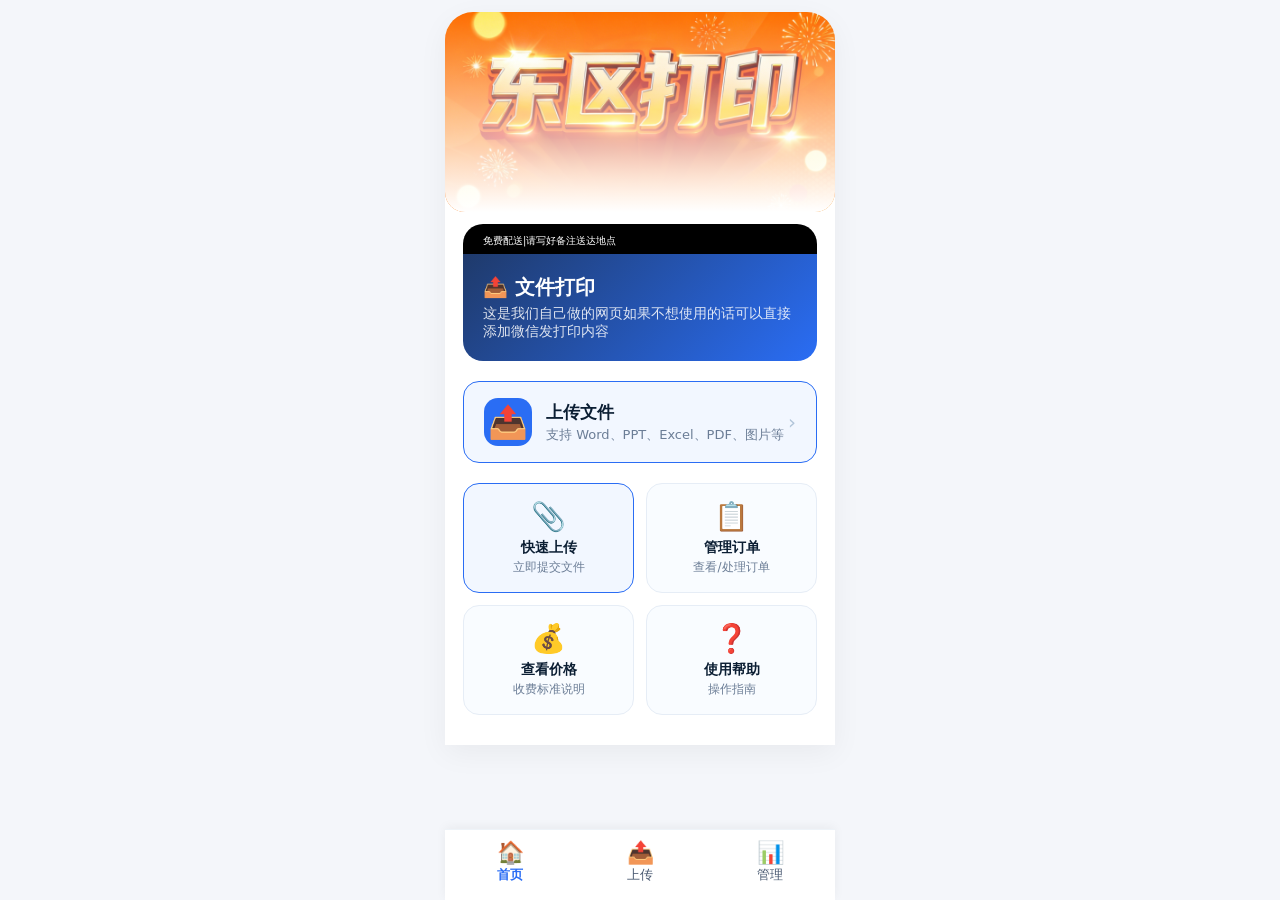
==== index.html @ d6478afd "Rename home.html to index.html" ====
<!DOCTYPE html>
<html lang="zh-CN">
<head>
    <meta charset="UTF-8">
    <meta name="viewport" content="width=device-width, initial-scale=1.0, maximum-scale=1.0, user-scalable=no, viewport-fit=cover">
    <title>订单上传系统</title>
    <!-- 引入外部 CSS -->
    <link rel="stylesheet" href="./css/homestyle.css">
</head>
<body>

<div class="app-container">

    <!-- ===== 组件：Hero 图片背景 + 标题浮层 ===== -->
    <div class="hero-section">
        <div class="hero-image">
            <img src="./photo/东区打印海报.png" alt="订单上传背景">
        </div>
        
    </div>

    <!-- ===== 组件：欢迎卡片 ===== -->
     <div class="welcome-section-hight">
            <div class="welcome-section-hight-font">免费配送|请写好备注送达地点</div>
        </div>
    <div class="welcome-section">
        <div class="greeting">📤 文件打印</div>
        <div class="sub">这是我们自己做的网页如果不想使用的话可以直接添加微信发打印内容</div>
    </div>

    <!-- ===== 组件：主操作按钮 ===== -->
    <div class="main-actions">
        <a href="./upload.html" class="action-btn primary">
            <div class="left">
                <div class="icon">📤</div>
                <div class="info">
                    <div class="title">上传文件</div>
                    <div class="desc">支持 Word、PPT、Excel、PDF、图片等</div>
                </div>
            </div>
            <div class="arrow">›</div>
        </a>
        <!-- <a href="./admin.html" class="action-btn">
            <div class="left">
                <div class="icon">📊</div>
                <div class="info">
                    <div class="title">管理后台</div>
                    <div class="desc">查看所有订单和文件</div>
                </div>
            </div>
            <div class="arrow">›</div>
        </a> -->
    </div>

    <!-- ===== 组件：快捷卡片 ===== -->
    <div class="quick-section">
        <a href="./upload.html" class="quick-card highlight">
            <span class="icon">📎</span>
            <div class="title">快速上传</div>
            <div class="desc">立即提交文件</div>
        </a>
        <a href="/admin" class="quick-card">
            <span class="icon">📋</span>
            <div class="title">管理订单</div>
            <div class="desc">查看/处理订单</div>
        </a>
        <a href="javascript:void(0)" class="quick-card" onclick="showPriceInfo()">
            <span class="icon">💰</span>
            <div class="title">查看价格</div>
            <div class="desc">收费标准说明</div>
        </a>
        <a href="javascript:void(0)" class="quick-card" onclick="showHelpInfo()">
            <span class="icon">❓</span>
            <div class="title">使用帮助</div>
            <div class="desc">操作指南</div>
        </a>
    </div>

    <!-- Toast 容器 -->
    <div class="toast" id="toast"></div>
</div>
    <!-- ===== 价格图片弹窗 ===== -->
    <div class="modal-overlay" id="priceModal" onclick="closePriceModal()">
        <div class="modal-content" onclick="event.stopPropagation()">
            <button class="modal-close" onclick="closePriceModal()">✕</button>
            <img src="./photo/价格.jpg" alt="价格表" class="modal-image">
        </div>
    </div>

    <!-- Toast 容器 -->
    <div class="toast" id="toast"></div>
</div>
<!-- ===== 组件：底部导航 ===== -->
<div class="bottom-nav">
    <a href="/">
        <div class="nav-item active">
            <span class="icon">🏠</span>
            <span>首页</span>
        </div>
    </a>
    <a href="./upload.html">
        <div class="nav-item">
            <span class="icon">📤</span>
            <span>上传</span>
        </div>
    </a>
    <a href="/admin">
        <div class="nav-item">
            <span class="icon">📊</span>
            <span>管理</span>
        </div>
    </a>
</div>

<!-- 引入外部 JavaScript -->
<script src="./js/homeapp.js"></script>
</body>
</html>
---- css/homestyle.css ----
/* ---------- reset & base ---------- */
* {
    margin: 0;
    padding: 0;
    box-sizing: border-box;
    font-family: system-ui, -apple-system, 'Segoe UI', Roboto, 'Helvetica Neue', Helvetica, Arial, sans-serif;
}

body {
    background: #f4f6fa;
    display: flex;
    justify-content: center;
    align-items: flex-start;
    min-height: 100vh;
    padding: 12px 0 80px 0;
}

.app-container {
    max-width: 390px;
    width: 100%;
    background: #ffffff;
    border-radius: 28px 28px 0 0;
    box-shadow: 0 8px 30px rgba(0, 0, 0, 0.05);
    overflow: hidden;
    padding: 0 18px 10px 18px;
    position: relative;
}

/* ---------- 组件：Hero (图片背景+标题浮层) ---------- */
.hero-section {
    position: relative;
    width: 390px;
    border-radius: 0 0 20px 20px;
    overflow: hidden;
    margin-bottom: 12px;
    background: #eef3fc;
    height: 200px; 
    margin-left: -18px;
}

.hero-image {
    position: relative;
    width: 100%;
    height: 200px;
    overflow: hidden;
    border-radius: 20px 20px 20px 20px;
    height: 500px; 
}

.hero-image img {
    width: 100%;
    height: 100%;
    object-fit: cover;
    display: block;
}

/* 渐变遮罩 (从下到上) */
.hero-image::after {
    content: '';
    position: absolute;
    bottom: 0;
    left: 0;
    width: 100%;
    height: 100%;
    background: linear-gradient(to top, #ffffff 60%, rgba(255, 255, 255, 0) 100%);
    pointer-events: none;
    border-radius: 0 0 20px 20px;
}

/* 标题浮层 —— 位于渐变底部 */
.hero-title-overlay {
    position: absolute;
    bottom: 16px;
    left: 20px;
    right: 20px;
    z-index: 3;
    display: flex;
    justify-content: space-between;
    align-items: center;
    pointer-events: none;
}

.hero-title-overlay .brand-title {
    display: flex;
    align-items: baseline;
    gap: 6px;
    pointer-events: auto;
}

.hero-title-overlay .brand-name {
    font-size: 24px;
    font-weight: 700;
    color: #0b1e33;
    letter-spacing: 1px;
    text-shadow: 0 1px 4px rgba(255, 255, 255, 0.4);
}

.hero-title-overlay .brand-badge {
    background: rgba(238, 243, 255, 0.85);
    backdrop-filter: blur(2px);
    color: #2a6df4;
    font-size: 11px;
    font-weight: 500;
    padding: 2px 10px 2px 8px;
    border-radius: 30px;
    display: inline-flex;
    align-items: center;
    gap: 4px;
    white-space: nowrap;
    border: 1px solid rgba(42, 109, 244, 0.2);
    box-shadow: 0 2px 6px rgba(0, 0, 0, 0.03);
    pointer-events: auto;
}

.hero-title-overlay .brand-badge::before {
    content: "✦";
    font-size: 10px;
    color: #2a6df4;
}

.hero-title-overlay .spacer {
    width: 60px;
    pointer-events: none;
}

/* ---------- 组件：欢迎卡片 ---------- */
.welcome-section {
    background: linear-gradient(135deg, #1f3a6b 0%, #2a6df4 100%);
    border-radius: 0 0 20px 20px;
    padding: 20px 24px 20px 20px;
    margin-bottom: 20px;
    color: white;
    margin-top: 0px;
}

.welcome-section-hight{
    background: black;
    border-radius:20px 20px 0 0 ;
    padding: 10px 20px;
    margin-top: 0;
}

.welcome-section-hight-font{
    font-size: 10px;
    top: 0;
    width: 100%;
    height: 20%;
    color: white;
    margin-bottom: -4px;
}

.welcome-section .greeting {
    font-size: 20px;
    font-weight: 700;
}

.welcome-section .sub {
    font-size: 14px;
    opacity: 0.85;
    margin-top: 4px;
}

/* ---------- 组件：操作按钮 (Action Button) ---------- */
.main-actions {
    display: flex;
    flex-direction: column;
    gap: 12px;
    margin-bottom: 20px;
}

.action-btn {
    display: flex;
    align-items: center;
    justify-content: space-between;
    background: #f9fcff;
    border: 1px solid #e6edf6;
    border-radius: 16px;
    padding: 16px 20px;
    text-decoration: none;
    color: #0b1e33;
    transition: all 0.2s;
    cursor: pointer;
}

.action-btn:active {
    transform: scale(0.97);
    background: #f0f4fe;
}

.action-btn .left {
    display: flex;
    align-items: center;
    gap: 14px;
}

.action-btn .icon {
    font-size: 32px;
    width: 48px;
    height: 48px;
    background: #eef4fc;
    border-radius: 14px;
    display: flex;
    align-items: center;
    justify-content: center;
}

.action-btn .info .title {
    font-size: 17px;
    font-weight: 600;
}

.action-btn .info .desc {
    font-size: 13px;
    color: #6b7d96;
    margin-top: 2px;
}

.action-btn .arrow {
    color: #b0c4d9;
    font-size: 20px;
}

.action-btn.primary .icon {
    background: #2a6df4;
    color: white;
}

.action-btn.primary {
    border-color: #2a6df4;
    background: #f2f7ff;
}

/* ---------- 组件：快捷卡片 (Quick Card) ---------- */
.quick-section {
    display: grid;
    grid-template-columns: 1fr 1fr;
    gap: 12px;
    margin-bottom: 20px;
}

.quick-card {
    background: #f9fcff;
    border: 1px solid #e6edf6;
    border-radius: 16px;
    padding: 16px 14px;
    text-align: center;
    text-decoration: none;
    color: #0b1e33;
    transition: all 0.2s;
    cursor: pointer;
}

.quick-card:active {
    transform: scale(0.96);
}

.quick-card .icon {
    font-size: 28px;
    display: block;
    margin-bottom: 6px;
}

.quick-card .title {
    font-size: 14px;
    font-weight: 600;
}

.quick-card .desc {
    font-size: 12px;
    color: #6b7d96;
    margin-top: 2px;
}

.quick-card.highlight {
    background: #f2f7ff;
    border-color: #2a6df4;
}

/* ---------- 组件：底部导航 (Bottom Nav) ---------- */
.bottom-nav {
    position: fixed;
    bottom: 0;
    left: 50%;
    transform: translateX(-50%);
    max-width: 390px;
    width: 100%;
    background: #ffffff;
    border-top: 1px solid #eef3f8;
    display: flex;
    justify-content: space-around;
    align-items: center;
    padding: 8px 0 12px 0;
    font-size: 13px;
    color: #4a5a72;
    z-index: 999;
    box-shadow: 0 -2px 10px rgba(0, 0, 0, 0.05);
}

.bottom-nav .nav-item {
    display: flex;
    flex-direction: column;
    align-items: center;
    gap: 2px;
    font-weight: 450;
    padding: 4px 12px;
    min-width: 50px;
    cursor: pointer;
}

.bottom-nav .nav-item.active {
    color: #2a6df4;
    font-weight: 600;
}

.bottom-nav .nav-item .icon {
    font-size: 22px;
    line-height: 1;
}

.bottom-nav a {
    text-decoration: none;
    color: inherit;
}

@supports (padding-bottom: env(safe-area-inset-bottom)) {
    .bottom-nav {
        padding-bottom: calc(12px + env(safe-area-inset-bottom));
    }
}

/* ---------- 组件：Toast 提示 ---------- */
.toast {
    position: fixed;
    bottom: 80px;
    left: 50%;
    transform: translateX(-50%) translateY(80px);
    background: #1f2a3f;
    color: #fff;
    padding: 11px 28px;
    border-radius: 60px;
    font-size: 14px;
    font-weight: 500;
    box-shadow: 0 8px 32px rgba(0, 0, 0, 0.18);
    opacity: 0;
    transition: opacity 0.3s, transform 0.3s;
    pointer-events: none;
    max-width: 90%;
    text-align: center;
    z-index: 999;
}

.toast.show {
    opacity: 1;
    transform: translateX(-50%) translateY(0);
}

.toast.success {
    background: #1a6b3c;
}

.toast.error {
    background: #b13e3e;
}

/* ---------- 组件：图片弹窗 (Modal) ---------- */
.modal-overlay {
    display: none;
    position: fixed;
    top: 0;
    left: 0;
    width: 100%;
    height: 100%;
    background: rgba(0, 0, 0, 0.65);
    z-index: 9999;
    justify-content: center;
    align-items: center;
    padding: 20px;
    backdrop-filter: blur(4px);
    animation: modalFadeIn 0.3s ease;
}

.modal-overlay.active {
    display: flex;
}

.modal-content {
    position: relative;
    max-width: 92%;
    max-height: 90%;
    background: #ffffff;
    border-radius: 24px;
    overflow: hidden;
    box-shadow: 0 24px 80px rgba(0, 0, 0, 0.35);
    animation: modalScaleIn 0.35s ease;
}

.modal-close {
    position: absolute;
    top: 14px;
    right: 14px;
    width: 40px;
    height: 40px;
    border: none;
    background: rgba(0, 0, 0, 0.55);
    color: #fff;
    font-size: 22px;
    border-radius: 50%;
    cursor: pointer;
    z-index: 10;
    display: flex;
    align-items: center;
    justify-content: center;
    transition: background 0.25s, transform 0.2s;
    backdrop-filter: blur(4px);
    border: 1px solid rgba(255, 255, 255, 0.15);
}

.modal-close:hover {
    background: rgba(0, 0, 0, 0.8);
    transform: scale(1.05);
}

.modal-close:active {
    transform: scale(0.92);
}

.modal-image {
    width: 100%;
    height: auto;
    max-height: 80vh;
    object-fit: contain;
    display: block;
}

/* 弹窗动画 */
@keyframes modalFadeIn {
    from { opacity: 0; }
    to { opacity: 1; }
}

@keyframes modalScaleIn {
    from {
        opacity: 0;
        transform: scale(0.88) translateY(20px);
    }
    to {
        opacity: 1;
        transform: scale(1) translateY(0);
    }
}

/* 手机端优化 */
@media (max-width: 420px) {
    .modal-content {
        max-width: 96%;
        border-radius: 18px;
    }
    .modal-close {
        top: 10px;
        right: 10px;
        width: 34px;
        height: 34px;
        font-size: 18px;
    }
    .modal-image {
        max-height: 75vh;
    }
}

/* ---------- 响应式 ---------- */
@media (max-width: 420px) {
    .hero-image {
        height: 160px;
    }
    .hero-title-overlay {
        bottom: 12px;
        left: 16px;
        right: 16px;
    }
    .hero-title-overlay .brand-name {
        font-size: 20px;
    }
    .hero-title-overlay .spacer {
        width: 40px;
    }
}
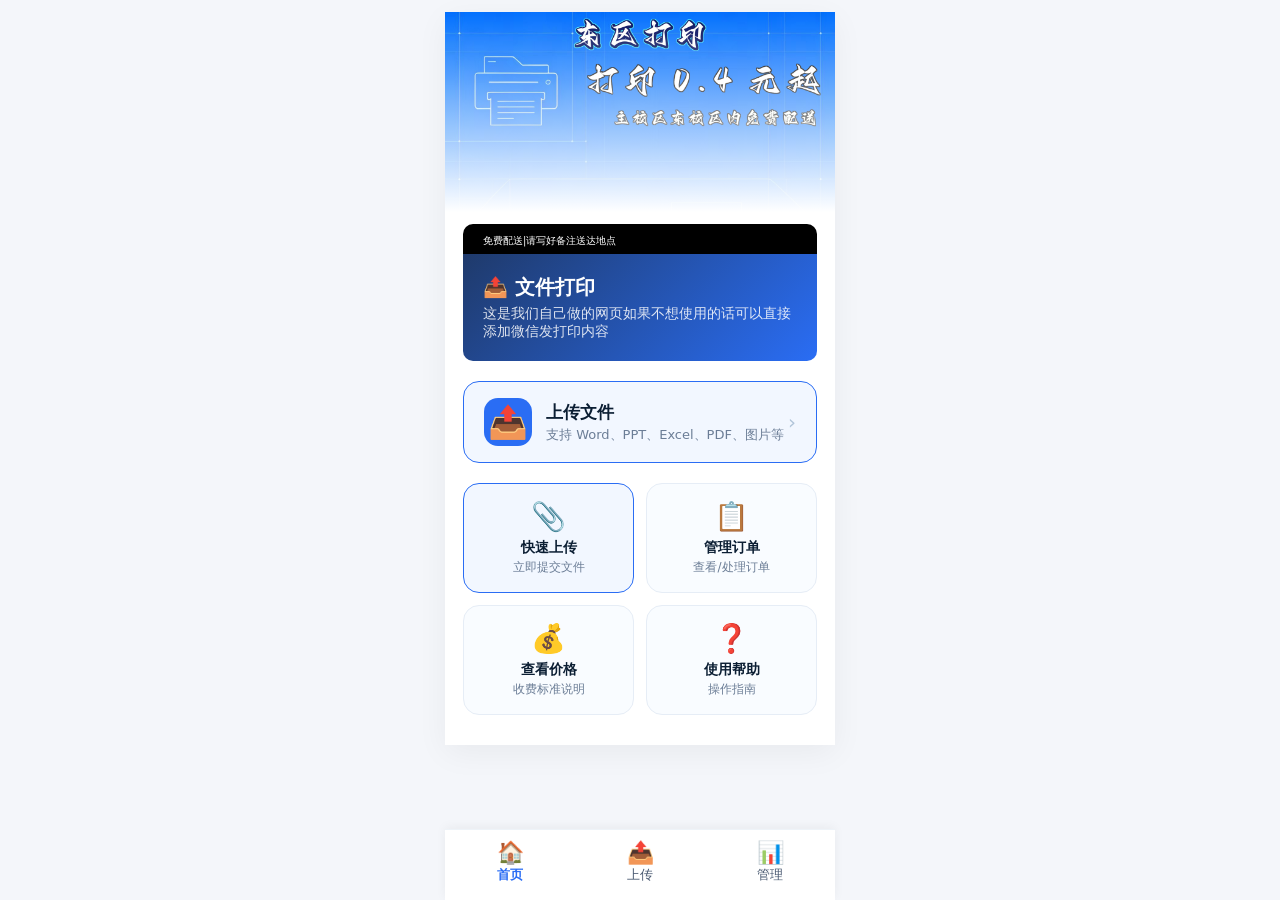
==== commit f4a1d851: "对index.html进行了修改" ====
--- a/index.html
+++ b/index.html
@@ -14,7 +14,7 @@
     <!-- ===== 组件：Hero 图片背景 + 标题浮层 ===== -->
     <div class="hero-section">
         <div class="hero-image">
-            <img src="./photo/东区打印海报.png" alt="订单上传背景">
+            <img src="./photo/东区打印海报.jpg" alt="订单上传背景" class="img2">
         </div>
         
     </div>
--- a/css/homestyle.css
+++ b/css/homestyle.css
@@ -19,7 +19,7 @@
     max-width: 390px;
     width: 100%;
     background: #ffffff;
-    border-radius: 28px 28px 0 0;
+    /* border-radius: 0px 0px 0 0; */
     box-shadow: 0 8px 30px rgba(0, 0, 0, 0.05);
     overflow: hidden;
     padding: 0 18px 10px 18px;
@@ -30,7 +30,7 @@
 .hero-section {
     position: relative;
     width: 390px;
-    border-radius: 0 0 20px 20px;
+    /* border-radius: 0 0 20px 20px; */
     overflow: hidden;
     margin-bottom: 12px;
     background: #eef3fc;
@@ -41,18 +41,19 @@
 .hero-image {
     position: relative;
     width: 100%;
-    height: 200px;
+    height: 100%;
     overflow: hidden;
-    border-radius: 20px 20px 20px 20px;
+    /* border-radius: 20px 20px 20px 20px; */
     height: 500px; 
 }
 
 .hero-image img {
     width: 100%;
-    height: 100%;
-    object-fit: cover;
+    height: auto;
+    object-fit: contain;
     display: block;
 }
+
 
 /* 渐变遮罩 (从下到上) */
 .hero-image::after {
@@ -126,7 +127,7 @@
 /* ---------- 组件：欢迎卡片 ---------- */
 .welcome-section {
     background: linear-gradient(135deg, #1f3a6b 0%, #2a6df4 100%);
-    border-radius: 0 0 20px 20px;
+    border-radius: 0 0 10px 10px;
     padding: 20px 24px 20px 20px;
     margin-bottom: 20px;
     color: white;
@@ -135,7 +136,7 @@
 
 .welcome-section-hight{
     background: black;
-    border-radius:20px 20px 0 0 ;
+    border-radius:10px 10px 0 0 ;
     padding: 10px 20px;
     margin-top: 0;
 }
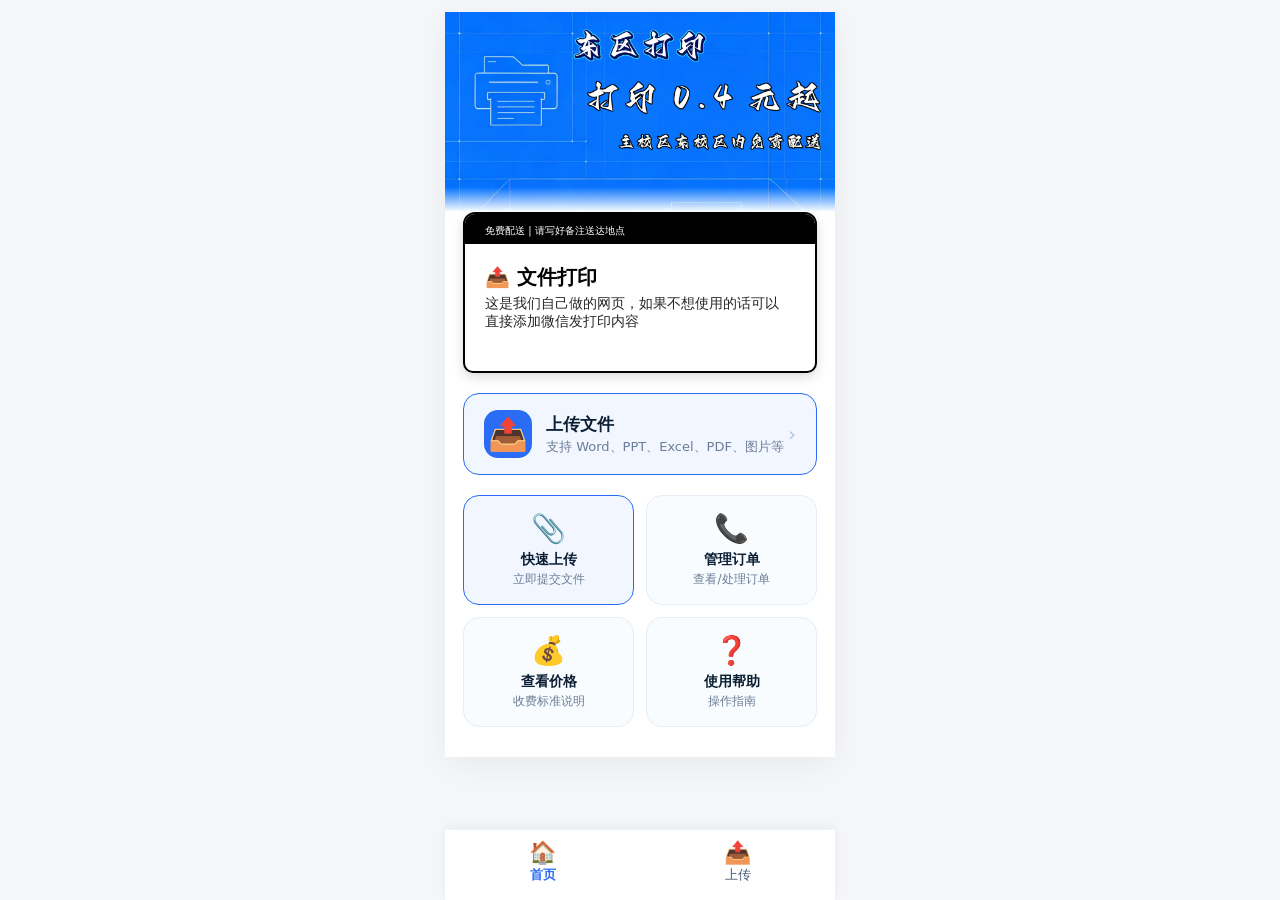
==== commit 367048e2: "加入了index.html中的几个按钮的功能”" ====
--- a/index.html
+++ b/index.html
@@ -9,27 +9,41 @@
 </head>
 <body>
 
+<!-- ============================================================ -->
+<!-- 主容器 -->
+<!-- ============================================================ -->
 <div class="app-container">
 
-    <!-- ===== 组件：Hero 图片背景 + 标题浮层 ===== -->
+    <!-- ========================================================== -->
+    <!-- 组件1：Hero 图片背景 -->
+    <!-- ========================================================== -->
     <div class="hero-section">
         <div class="hero-image">
             <img src="./photo/东区打印海报.jpg" alt="订单上传背景" class="img2">
         </div>
-        
-    </div>
-
-    <!-- ===== 组件：欢迎卡片 ===== -->
-     <div class="welcome-section-hight">
-            <div class="welcome-section-hight-font">免费配送|请写好备注送达地点</div>
-        </div>
-    <div class="welcome-section">
-        <div class="greeting">📤 文件打印</div>
-        <div class="sub">这是我们自己做的网页如果不想使用的话可以直接添加微信发打印内容</div>
-    </div>
-
-    <!-- ===== 组件：主操作按钮 ===== -->
+        <!-- 注意：渐变遮罩由 CSS ::after 实现，不需要额外 HTML -->
+    </div>
+
+    <!-- ========================================================== -->
+    <!-- 组件2：欢迎卡片 -->
+    <!-- ========================================================== -->
+    <div class="welcome">
+        <!-- 顶部小标签：免费配送提示 -->
+        <div class="welcome-section-hight">
+            <div class="welcome-section-hight-font">免费配送 | 请写好备注送达地点</div>
+        </div>
+        <!-- 主欢迎区 -->
+        <div class="welcome-section">
+            <div class="greeting">📤 文件打印</div>
+            <div class="sub">这是我们自己做的网页，如果不想使用的话可以直接添加微信发打印内容</div>
+        </div>
+    </div>
+
+    <!-- ========================================================== -->
+    <!-- 组件3：主操作按钮（大按钮） -->
+    <!-- ========================================================== -->
     <div class="main-actions">
+        <!-- 上传文件按钮：跳转到上传页面 -->
         <a href="./upload.html" class="action-btn primary">
             <div class="left">
                 <div class="icon">📤</div>
@@ -40,6 +54,7 @@
             </div>
             <div class="arrow">›</div>
         </a>
+        <!-- 管理后台按钮（已注释，如需启用取消注释即可） -->
         <!-- <a href="./admin.html" class="action-btn">
             <div class="left">
                 <div class="icon">📊</div>
@@ -52,67 +67,147 @@
         </a> -->
     </div>
 
-    <!-- ===== 组件：快捷卡片 ===== -->
+    <!-- ========================================================== -->
+    <!-- 组件4：快捷卡片（四宫格） -->
+    <!-- ========================================================== -->
     <div class="quick-section">
+
+        <!-- 卡片1：快速上传 → 跳转上传页 -->
         <a href="./upload.html" class="quick-card highlight">
             <span class="icon">📎</span>
             <div class="title">快速上传</div>
             <div class="desc">立即提交文件</div>
         </a>
-        <a href="/admin" class="quick-card">
-            <span class="icon">📋</span>
+
+        <!-- 卡片2：管理订单 → 弹窗显示客服电话 -->
+        <a href="javascript:void(0)" class="quick-card" onclick="showServiceInfo()">
+            <span class="icon">📞</span>
             <div class="title">管理订单</div>
             <div class="desc">查看/处理订单</div>
         </a>
+
+        <!-- 卡片3：查看价格 → 弹窗显示价格图片 -->
         <a href="javascript:void(0)" class="quick-card" onclick="showPriceInfo()">
             <span class="icon">💰</span>
             <div class="title">查看价格</div>
             <div class="desc">收费标准说明</div>
         </a>
+
+        <!-- 卡片4：使用帮助 → 弹窗显示操作指南 -->
         <a href="javascript:void(0)" class="quick-card" onclick="showHelpInfo()">
             <span class="icon">❓</span>
             <div class="title">使用帮助</div>
             <div class="desc">操作指南</div>
         </a>
-    </div>
-
-    <!-- Toast 容器 -->
+
+    </div>
+
+    <!-- Toast 提示容器：用于显示临时提示信息 -->
     <div class="toast" id="toast"></div>
-</div>
-    <!-- ===== 价格图片弹窗 ===== -->
-    <div class="modal-overlay" id="priceModal" onclick="closePriceModal()">
-        <div class="modal-content" onclick="event.stopPropagation()">
-            <button class="modal-close" onclick="closePriceModal()">✕</button>
-            <img src="./photo/价格.jpg" alt="价格表" class="modal-image">
-        </div>
-    </div>
-
-    <!-- Toast 容器 -->
-    <div class="toast" id="toast"></div>
-</div>
-<!-- ===== 组件：底部导航 ===== -->
+
+</div>
+<!-- ===== app-container 结束 ===== -->
+
+
+<!-- ============================================================ -->
+<!-- 弹窗区域（所有弹窗放在主容器外面，以免受容器样式影响） -->
+<!-- ============================================================ -->
+
+<!-- ========================================================== -->
+<!-- 弹窗1：价格图片弹窗 -->
+<!-- ========================================================== -->
+<div class="modal-overlay" id="priceModal" onclick="closePriceModal()">
+    <div class="modal-content" onclick="event.stopPropagation()">
+        <!-- 关闭按钮 -->
+        <button class="modal-close" onclick="closePriceModal()">✕</button>
+        <!-- 价格图片 -->
+        <img src="./photo/价格.jpg" alt="价格表" class="modal-image">
+    </div>
+</div>
+
+<!-- ========================================================== -->
+<!-- 弹窗2：管理订单弹窗（客服电话） -->
+<!-- ========================================================== -->
+<div class="modal-overlay" id="serviceModal" onclick="closeServiceModal()">
+    <div class="modal-content" onclick="event.stopPropagation()" style="max-width: 360px; padding: 30px 24px; text-align: center; border-radius: 20px;">
+        <!-- 关闭按钮 -->
+        <button class="modal-close" onclick="closeServiceModal()">✕</button>
+
+        <!-- 电话图标 -->
+        <div style="font-size: 52px; margin-bottom: 8px;">📞</div>
+
+        <!-- 标题 -->
+        <h2 style="font-size: 20px; color: #0b1e33; margin-bottom: 4px;">管理订单</h2>
+
+        <!-- 副标题 -->
+        <p style="font-size: 14px; color: #6b7d96; margin-bottom: 16px;">订单问题请联系客服</p>
+
+        <!-- 电话号码（手机点击可自动拨号） -->
+        <a href="tel:19030363493" style="display: block; font-size: 30px; font-weight: 700; color: #2a6df4; text-decoration: none; letter-spacing: 2px; padding: 12px 0; background: #f2f7ff; border-radius: 12px; margin-bottom: 12px;">
+            19030363493
+        </a>
+
+        <!-- 工作时间 -->
+        <div style="font-size: 13px; color: #6b7d96; line-height: 1.8;">
+            <div>⏰ 工作时间：周一至周五 9:00-18:00</div>
+        </div>
+    </div>
+</div>
+
+<!-- ========================================================== -->
+<!-- 弹窗3：使用帮助弹窗（文字版操作指南） -->
+<!-- ========================================================== -->
+<div class="modal-overlay" id="helpModal" onclick="closeHelpModal()">
+    <div class="modal-content" onclick="event.stopPropagation()" style="max-width: 360px; padding: 30px 24px; text-align: center; border-radius: 20px;">
+        <!-- 关闭按钮 -->
+        <button class="modal-close" onclick="closeHelpModal()">✕</button>
+
+        <!-- 图标 -->
+        <div style="font-size: 52px; margin-bottom: 8px;">📖</div>
+
+        <!-- 标题 -->
+        <h2 style="font-size: 20px; color: #0b1e33; margin-bottom: 12px;">使用帮助</h2>
+
+        <!-- 操作步骤列表 -->
+        <div style="text-align: left; font-size: 14px; color: #4a5a72; line-height: 2.2; padding: 0 8px;">
+            <div>1️⃣ 点击「快速上传」提交文件</div>
+            <div>2️⃣ 填写微信号方便联系</div>
+            <div>3️⃣ 支持 Word、PDF、图片等格式</div>
+            <div>4️⃣ 如有问题，联系客服 📞</div>
+        </div>
+    </div>
+</div>
+
+
+<!-- ============================================================ -->
+<!-- 组件5：底部导航栏（固定在页面底部） -->
+<!-- ============================================================ -->
 <div class="bottom-nav">
+    <!-- 首页（当前激活） -->
     <a href="/">
         <div class="nav-item active">
             <span class="icon">🏠</span>
             <span>首页</span>
         </div>
     </a>
+    <!-- 上传 -->
     <a href="./upload.html">
         <div class="nav-item">
             <span class="icon">📤</span>
             <span>上传</span>
         </div>
     </a>
-    <a href="/admin">
+    <!-- 管理（已注释，如需启用取消注释） -->
+    <!-- <a href="/admin">
         <div class="nav-item">
             <span class="icon">📊</span>
             <span>管理</span>
         </div>
-    </a>
+    </a> -->
 </div>
 
 <!-- 引入外部 JavaScript -->
 <script src="./js/homeapp.js"></script>
+
 </body>
-</html>
+</html>
--- a/css/homestyle.css
+++ b/css/homestyle.css
@@ -36,6 +36,7 @@
     background: #eef3fc;
     height: 200px; 
     margin-left: -18px;
+    margin-bottom: 0;
 }
 
 .hero-image {
@@ -63,7 +64,12 @@
     left: 0;
     width: 100%;
     height: 100%;
-    background: linear-gradient(to top, #ffffff 60%, rgba(255, 255, 255, 0) 100%);
+    background: linear-gradient(to top,
+        #ffffff 60%,                  /* ① 底部：纯白（完全遮盖） */
+        #ffffff 40%,                 /* ② 40% 位置：依然纯白 */
+        rgba(255, 255, 255, 0) 65%,  /* ③ 65% 位置：开始变透明 */
+        rgba(255, 255, 255, 0) 100%  /* ④ 顶部：完全透明（图片清晰） */
+    );
     pointer-events: none;
     border-radius: 0 0 20px 20px;
 }
@@ -125,12 +131,22 @@
 }
 
 /* ---------- 组件：欢迎卡片 ---------- */
+.welcome{
+    /* 边框 */
+    border: 2px solid #000000;      /* 宽度 样式 颜色 */
+    
+    /* 阴影 */
+    box-shadow: 0 4px 12px rgba(0, 0, 0, 0.15);
+    border-radius: 12px 12px 10px 10px;
+    margin-bottom: 20px;
+}
+
 .welcome-section {
-    background: linear-gradient(135deg, #1f3a6b 0%, #2a6df4 100%);
+    background: #ffffff 100%;
     border-radius: 0 0 10px 10px;
     padding: 20px 24px 20px 20px;
     margin-bottom: 20px;
-    color: white;
+    color: rgb(0, 0, 0);
     margin-top: 0px;
 }
 
